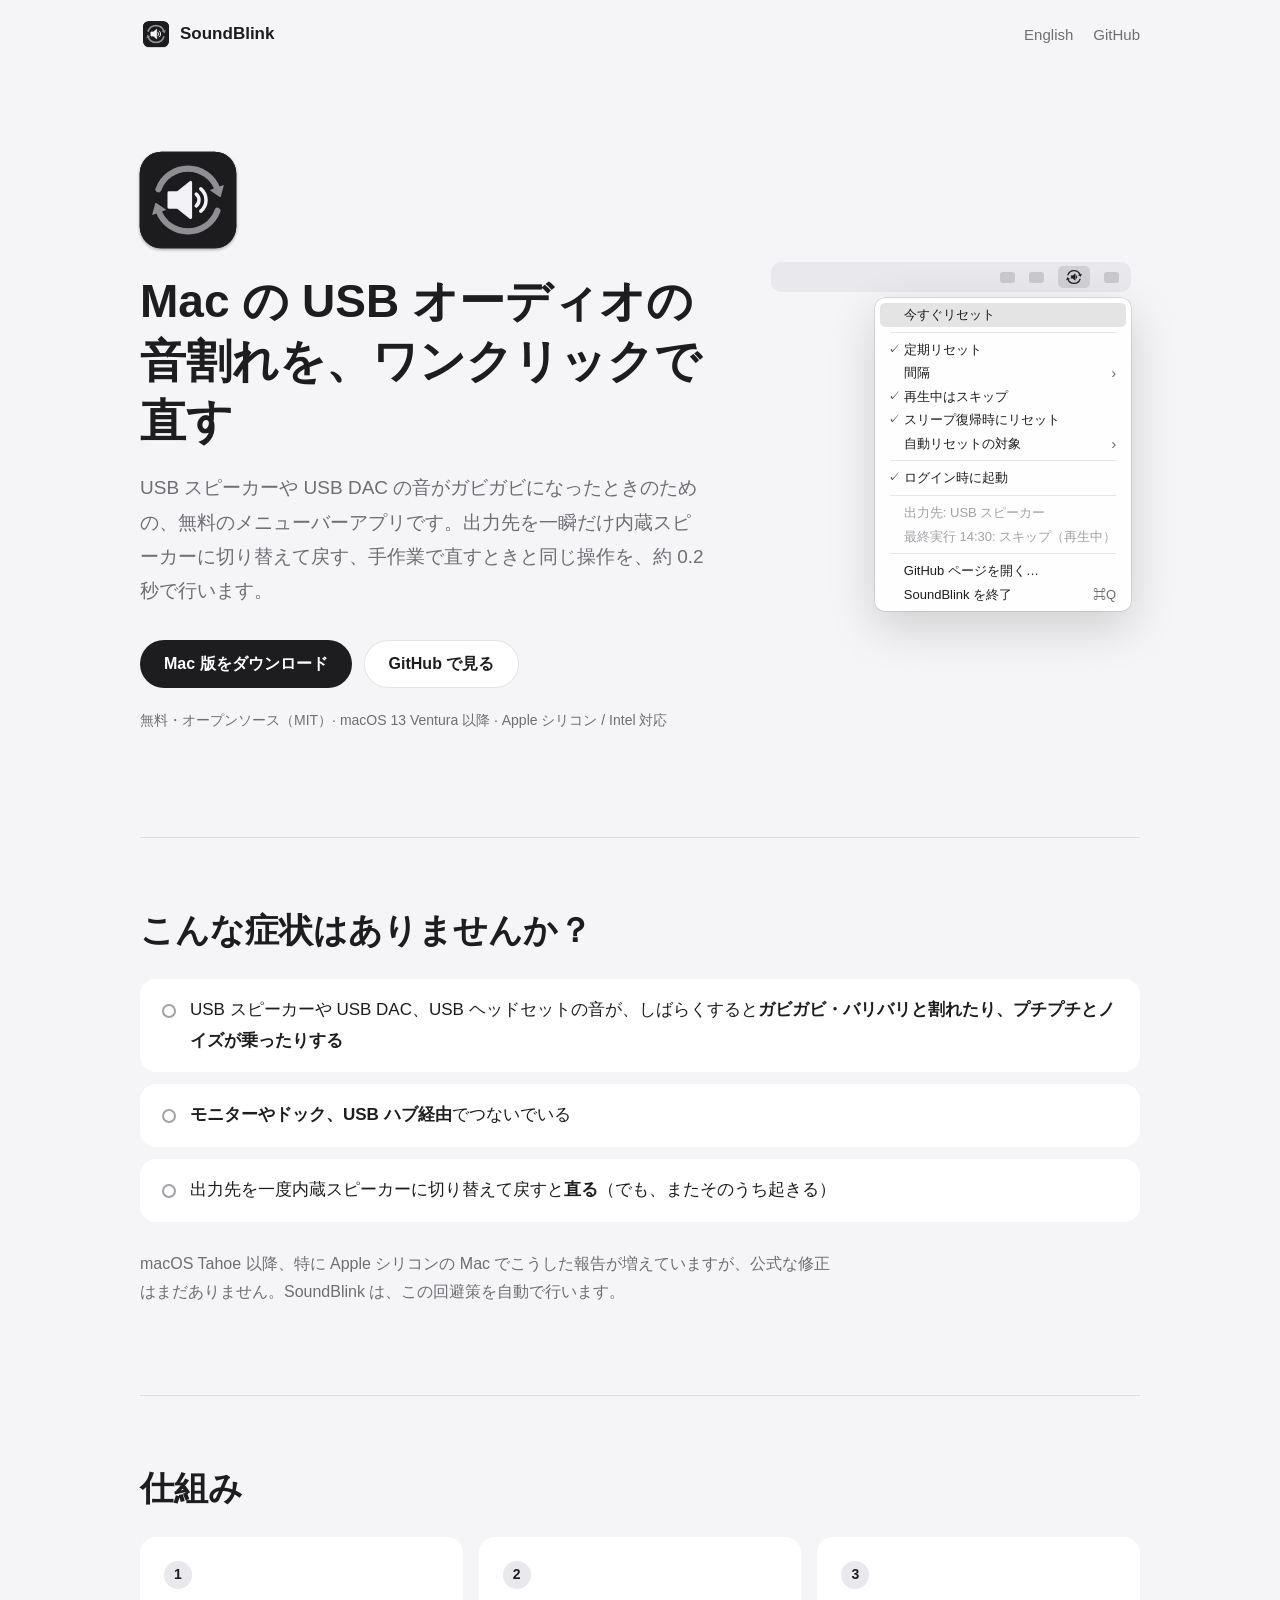
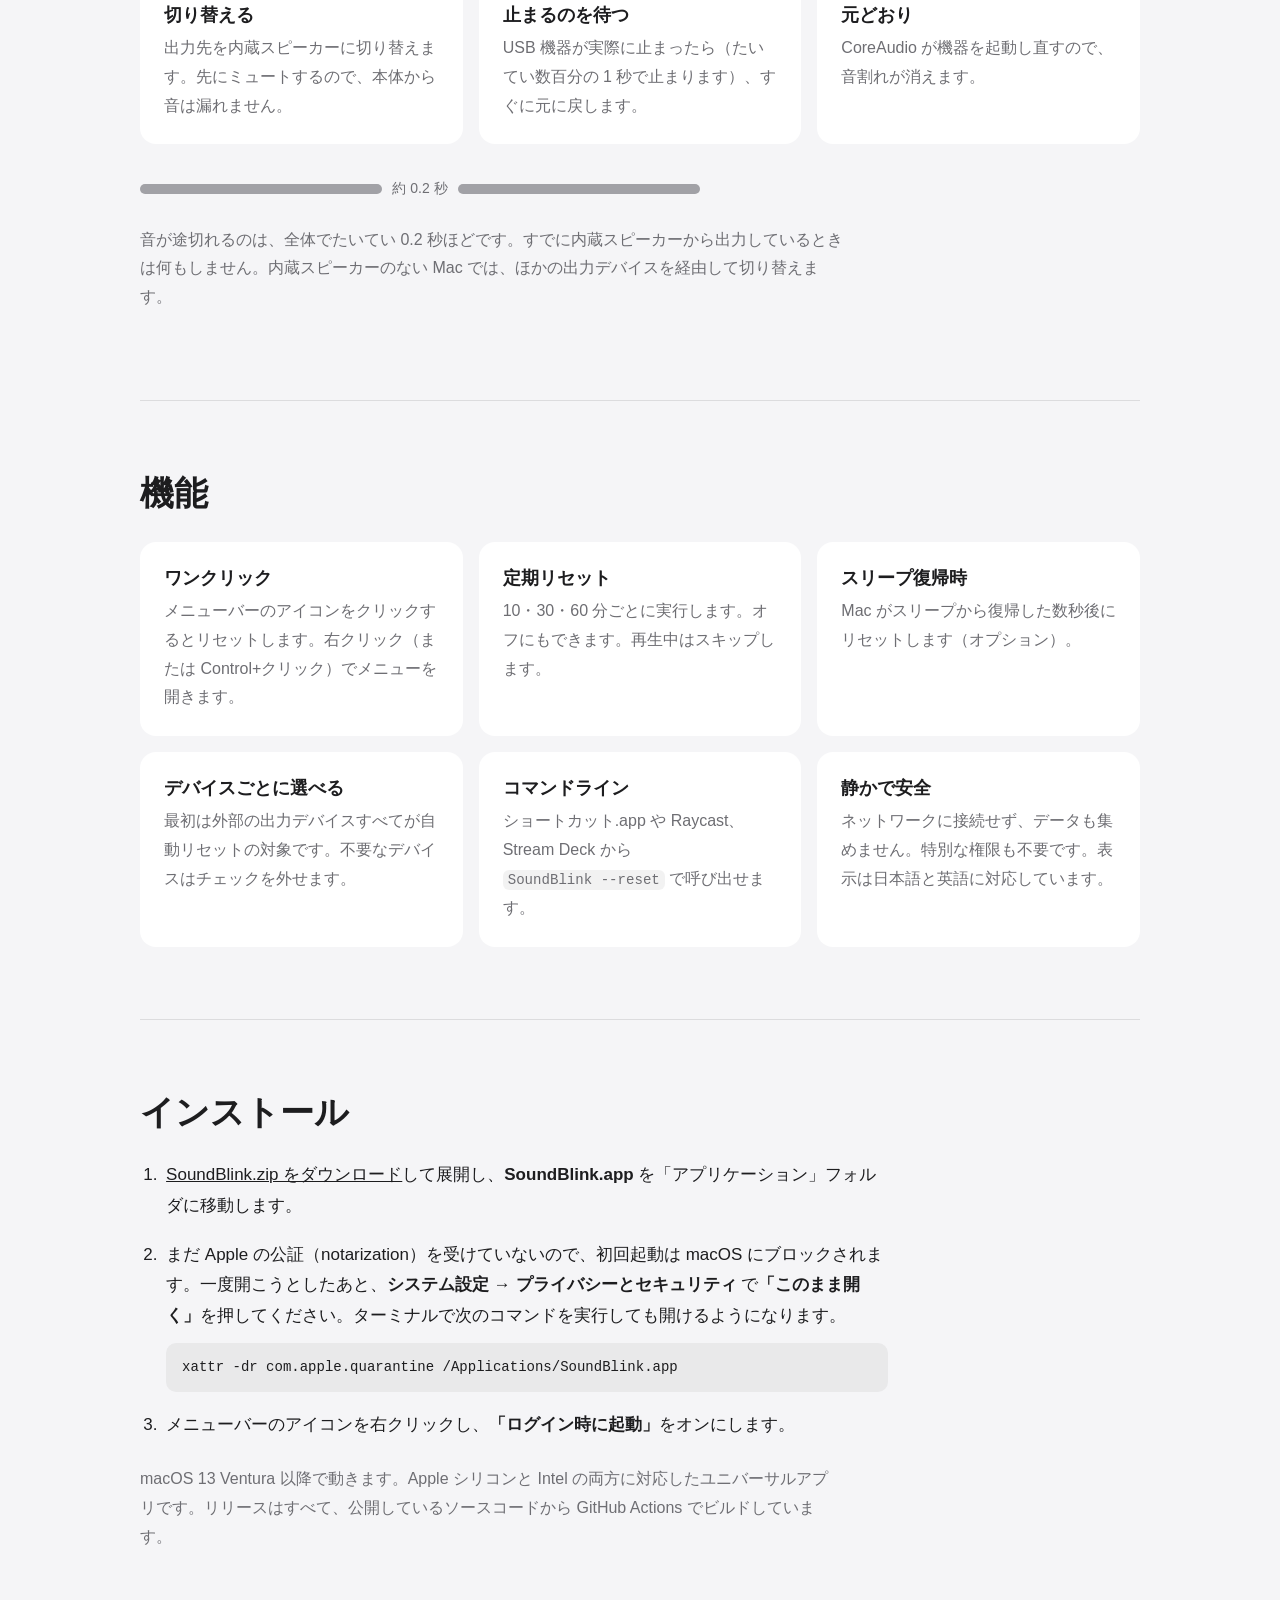
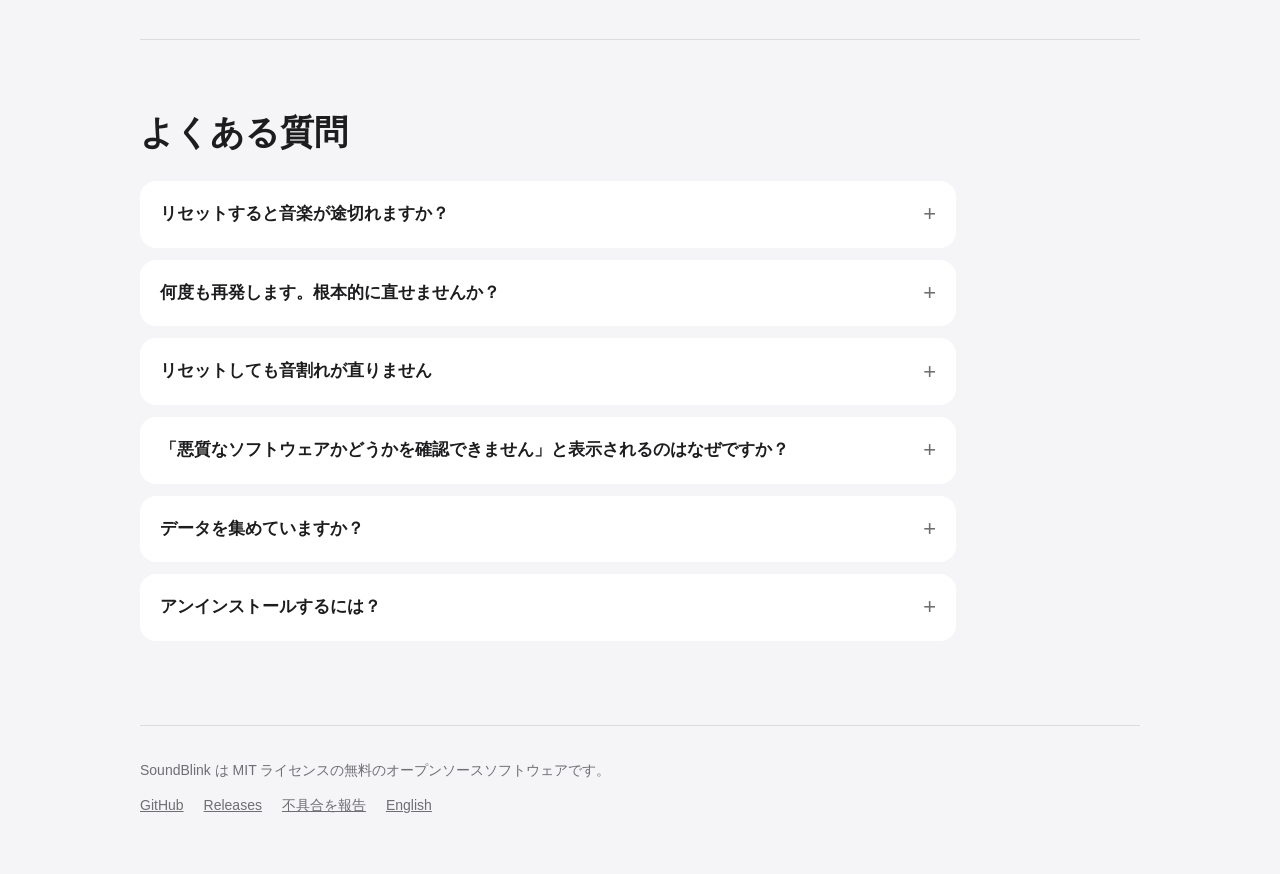
==== site/ja/index.html @ cb3b3b08 "docs: add a landing page for GitHub Pages Add a static English and Japanese website under site/ with" ====
<!doctype html>
<html lang="ja">
<head>
  <meta charset="utf-8">
  <meta name="viewport" content="width=device-width, initial-scale=1">
  <title>SoundBlink – Mac の USB スピーカーの音割れをワンクリックで直す</title>
  <meta name="description" content="SoundBlink は、Mac で USB スピーカーや USB DAC、ヘッドセットの音がガビガビに割れる・ノイズが乗るときに、出力先を一瞬だけ内蔵スピーカーに切り替えて戻して直す、無料・オープンソースのメニューバーアプリです。">
  <link rel="canonical" href="https://takuhoito.github.io/SoundBlink/ja/">
  <link rel="alternate" hreflang="en" href="https://takuhoito.github.io/SoundBlink/">
  <link rel="alternate" hreflang="ja" href="https://takuhoito.github.io/SoundBlink/ja/">
  <link rel="alternate" hreflang="x-default" href="https://takuhoito.github.io/SoundBlink/">
  <link rel="icon" href="../assets/favicon.svg" type="image/svg+xml">
  <link rel="icon" href="../assets/favicon-32.png" sizes="32x32" type="image/png">
  <link rel="apple-touch-icon" href="../assets/apple-touch-icon.png">
  <meta name="theme-color" content="#f5f5f7" media="(prefers-color-scheme: light)">
  <meta name="theme-color" content="#0b0b0c" media="(prefers-color-scheme: dark)">
  <meta property="og:type" content="website">
  <meta property="og:site_name" content="SoundBlink">
  <meta property="og:title" content="SoundBlink – Mac の USB スピーカーの音割れをワンクリックで直す">
  <meta property="og:description" content="出力先を一瞬だけ内蔵スピーカーに切り替えて戻し、USB オーディオの音割れを直す無料のメニューバーアプリ。">
  <meta property="og:url" content="https://takuhoito.github.io/SoundBlink/ja/">
  <meta property="og:image" content="https://takuhoito.github.io/SoundBlink/assets/og.png">
  <meta property="og:image:width" content="1280">
  <meta property="og:image:height" content="640">
  <meta property="og:image:alt" content="SoundBlink: Mac の USB オーディオの音割れを直すアプリ">
  <meta property="og:locale" content="ja_JP">
  <meta property="og:locale:alternate" content="en_US">
  <meta name="twitter:card" content="summary_large_image">
  <link rel="stylesheet" href="../style.css">
  <script type="application/ld+json">
  {
    "@context": "https://schema.org",
    "@type": "SoftwareApplication",
    "name": "SoundBlink",
    "description": "出力先を一瞬だけ内蔵スピーカーに切り替えて戻し、USB オーディオの音割れを直す macOS のメニューバーアプリ。",
    "url": "https://takuhoito.github.io/SoundBlink/ja/",
    "downloadUrl": "https://github.com/takuhoito/SoundBlink/releases/latest",
    "image": "https://takuhoito.github.io/SoundBlink/assets/og.png",
    "applicationCategory": "UtilitiesApplication",
    "operatingSystem": "macOS 13 以降",
    "license": "https://opensource.org/licenses/MIT",
    "isAccessibleForFree": true,
    "inLanguage": "ja",
    "offers": { "@type": "Offer", "price": "0", "priceCurrency": "JPY" }
  }
  </script>
</head>
<body>
  <div class="wrap">
    <header class="top">
      <a class="brand" href="./"><img src="../assets/icon.svg" alt="" width="32" height="32">SoundBlink</a>
      <nav>
        <a href="../" hreflang="en" lang="en">English</a>
        <a href="https://github.com/takuhoito/SoundBlink">GitHub</a>
      </nav>
    </header>

    <main>
      <div class="hero">
        <div>
          <img class="hero-icon" src="../assets/icon.svg" alt="" width="120" height="120">
          <h1>Mac の USB オーディオの音割れを、ワンクリックで直す</h1>
          <p class="lead">USB スピーカーや USB DAC の音がガビガビになったときのための、無料のメニューバーアプリです。出力先を一瞬だけ内蔵スピーカーに切り替えて戻す、手作業で直すときと同じ操作を、約 0.2 秒で行います。</p>
          <div class="actions">
            <a class="button primary" href="https://github.com/takuhoito/SoundBlink/releases/latest/download/SoundBlink.zip">Mac 版をダウンロード</a>
            <a class="button secondary" href="https://github.com/takuhoito/SoundBlink/blob/main/README.ja.md">GitHub で見る</a>
          </div>
          <p class="meta">無料・オープンソース（MIT）· macOS 13 Ventura 以降 · Apple シリコン / Intel 対応</p>
        </div>

        <div class="mock" role="img" aria-label="メニューバーのアイコンから開いた SoundBlink のメニュー">
          <div class="mock-bar">
            <span class="other"></span>
            <span class="other"></span>
            <span class="status">
              <svg viewBox="0 0 100 100" fill="none" stroke="currentColor">
                <g stroke-width="8" stroke-linecap="round">
                  <path d="M12.41,36.32 A40,40 0 0 1 87.59,36.32"/>
                  <path d="M87.59,63.68 A40,40 0 0 1 12.41,63.68"/>
                </g>
                <g fill="currentColor" stroke-width="2" stroke-linejoin="round">
                  <path d="M91.69,47.60 L97.25,30.68 L76.57,38.20 Z"/>
                  <path d="M8.31,52.40 L2.75,69.32 L23.43,61.80 Z"/>
                </g>
                <g transform="translate(54.5 50) scale(0.169) translate(-512 -512)">
                  <path d="M382,462 H442 L530,392 V632 L442,562 H382 Z" fill="currentColor" stroke-width="20" stroke-linejoin="round"/>
                  <path d="M568.4,472.2 A52,52 0 0 1 568.4,551.8" stroke-width="40" stroke-linecap="round"/>
                </g>
              </svg>
            </span>
            <span class="other"></span>
          </div>
          <ul class="mock-menu">
            <li class="active">今すぐリセット</li>
            <li class="sep"></li>
            <li class="on">定期リセット</li>
            <li class="sub">間隔</li>
            <li class="on">再生中はスキップ</li>
            <li class="on">スリープ復帰時にリセット</li>
            <li class="sub">自動リセットの対象</li>
            <li class="sep"></li>
            <li class="on">ログイン時に起動</li>
            <li class="sep"></li>
            <li class="info">出力先: USB スピーカー</li>
            <li class="info">最終実行 14:30: スキップ（再生中）</li>
            <li class="sep"></li>
            <li>GitHub ページを開く…</li>
            <li data-key="⌘Q">SoundBlink を終了</li>
          </ul>
        </div>
      </div>

      <section id="problem">
        <h2>こんな症状はありませんか？</h2>
        <ul class="symptoms">
          <li>USB スピーカーや USB DAC、USB ヘッドセットの音が、しばらくすると<strong>ガビガビ・バリバリと割れたり、プチプチとノイズが乗ったりする</strong></li>
          <li><strong>モニターやドック、USB ハブ経由</strong>でつないでいる</li>
          <li>出力先を一度内蔵スピーカーに切り替えて戻すと<strong>直る</strong>（でも、またそのうち起きる）</li>
        </ul>
        <p class="note">macOS Tahoe 以降、特に Apple シリコンの Mac でこうした報告が増えていますが、公式な修正はまだありません。SoundBlink は、この回避策を自動で行います。</p>
      </section>

      <section id="how-it-works">
        <h2>仕組み</h2>
        <ol class="steps">
          <li>
            <h3>切り替える</h3>
            <p>出力先を内蔵スピーカーに切り替えます。先にミュートするので、本体から音は漏れません。</p>
          </li>
          <li>
            <h3>止まるのを待つ</h3>
            <p>USB 機器が実際に止まったら（たいてい数百分の 1 秒で止まります）、すぐに元に戻します。</p>
          </li>
          <li>
            <h3>元どおり</h3>
            <p>CoreAudio が機器を起動し直すので、音割れが消えます。</p>
          </li>
        </ol>
        <div class="blink" aria-hidden="true">
          <span class="seg"></span><span class="gap">約 0.2 秒</span><span class="seg"></span>
        </div>
        <p class="note">音が途切れるのは、全体でたいてい 0.2 秒ほどです。すでに内蔵スピーカーから出力しているときは何もしません。内蔵スピーカーのない Mac では、ほかの出力デバイスを経由して切り替えます。</p>
      </section>

      <section id="features">
        <h2>機能</h2>
        <div class="cards">
          <div class="card">
            <h3>ワンクリック</h3>
            <p>メニューバーのアイコンをクリックするとリセットします。右クリック（または Control+クリック）でメニューを開きます。</p>
          </div>
          <div class="card">
            <h3>定期リセット</h3>
            <p>10・30・60 分ごとに実行します。オフにもできます。再生中はスキップします。</p>
          </div>
          <div class="card">
            <h3>スリープ復帰時</h3>
            <p>Mac がスリープから復帰した数秒後にリセットします（オプション）。</p>
          </div>
          <div class="card">
            <h3>デバイスごとに選べる</h3>
            <p>最初は外部の出力デバイスすべてが自動リセットの対象です。不要なデバイスはチェックを外せます。</p>
          </div>
          <div class="card">
            <h3>コマンドライン</h3>
            <p>ショートカット.app や Raycast、Stream Deck から <code>SoundBlink --reset</code> で呼び出せます。</p>
          </div>
          <div class="card">
            <h3>静かで安全</h3>
            <p>ネットワークに接続せず、データも集めません。特別な権限も不要です。表示は日本語と英語に対応しています。</p>
          </div>
        </div>
      </section>

      <section id="install">
        <h2>インストール</h2>
        <ol class="install">
          <li><a href="https://github.com/takuhoito/SoundBlink/releases/latest/download/SoundBlink.zip">SoundBlink.zip をダウンロード</a>して展開し、<strong>SoundBlink.app</strong> を「アプリケーション」フォルダに移動します。</li>
          <li>
            まだ Apple の公証（notarization）を受けていないので、初回起動は macOS にブロックされます。一度開こうとしたあと、<strong>システム設定 → プライバシーとセキュリティ</strong> で<strong>「このまま開く」</strong>を押してください。ターミナルで次のコマンドを実行しても開けるようになります。
            <pre><code>xattr -dr com.apple.quarantine /Applications/SoundBlink.app</code></pre>
          </li>
          <li>メニューバーのアイコンを右クリックし、<strong>「ログイン時に起動」</strong>をオンにします。</li>
        </ol>
        <p class="note">macOS 13 Ventura 以降で動きます。Apple シリコンと Intel の両方に対応したユニバーサルアプリです。リリースはすべて、公開しているソースコードから GitHub Actions でビルドしています。</p>
      </section>

      <section id="faq">
        <h2>よくある質問</h2>
        <details>
          <summary>リセットすると音楽が途切れますか？</summary>
          <div class="answer">
            <p>0.2 秒ほど途切れます。定期リセットは再生中にはスキップするので（設定で変えられます）、実際には音を出していないときに行われます。</p>
          </div>
        </details>
        <details>
          <summary>何度も再発します。根本的に直せませんか？</summary>
          <div class="answer">
            <p>SoundBlink は回避策で、原因は macOS か USB の接続経路にあります。次の方法を試してみてください。</p>
            <p>オーディオ機器を、モニターやハブ経由ではなく Mac 本体に直接つなぐ。USB マイクと USB スピーカーのように、USB オーディオ機器を 2 台同じ USB 2.0 ハブにつながない。</p>
          </div>
        </details>
        <details>
          <summary>リセットしても音割れが直りません</summary>
          <div class="answer">
            <p>アプリ側で出力デバイスを「システムのデフォルト」ではなく特定のデバイスに固定していると、そのアプリは自分の音声ストリームを開いたままにすることがあります。Zoom や Teams などの音声設定で、スピーカーを「システムのデフォルト」にしてください。</p>
            <p>内蔵スピーカーにとどまる時間を長くすることもできます。</p>
            <pre><code>defaults write io.github.takuhoito.soundblink blinkHold -float 0.3</code></pre>
            <p>それでも直らないときは、<code>SoundBlink --list</code> の出力を添えて <a href="https://github.com/takuhoito/SoundBlink/issues">Issue</a> を立ててください。</p>
          </div>
        </details>
        <details>
          <summary>「悪質なソフトウェアかどうかを確認できません」と表示されるのはなぜですか？</summary>
          <div class="answer">
            <p>公証を受けるには有料の Apple Developer Program への登録が必要で、この無料のプロジェクトはまだ登録していないためです。ソースコードは公開していて、リリースはすべてそこから GitHub Actions でビルドしています。</p>
          </div>
        </details>
        <details>
          <summary>データを集めていますか？</summary>
          <div class="answer">
            <p>いいえ。インターネットには一切接続しません。</p>
          </div>
        </details>
        <details>
          <summary>アンインストールするには？</summary>
          <div class="answer">
            <p>「ログイン時に起動」をオフにしてから SoundBlink を終了し、ゴミ箱に入れてください。設定も消すときは、次のコマンドを実行します。</p>
            <pre><code>defaults delete io.github.takuhoito.soundblink</code></pre>
          </div>
        </details>
      </section>
    </main>

    <footer class="foot">
      <p>SoundBlink は MIT ライセンスの無料のオープンソースソフトウェアです。</p>
      <nav>
        <a href="https://github.com/takuhoito/SoundBlink">GitHub</a>
        <a href="https://github.com/takuhoito/SoundBlink/releases">Releases</a>
        <a href="https://github.com/takuhoito/SoundBlink/issues">不具合を報告</a>
        <a href="../" hreflang="en" lang="en">English</a>
      </nav>
    </footer>
  </div>
</body>
</html>
---- site/style.css ----
/* SoundBlink website. Plain CSS, no build step. */

:root {
  color-scheme: light dark;
  --bg: #f5f5f7;
  --surface: #ffffff;
  --surface-2: #e8e8ed;
  --text: #1d1d1f;
  --muted: #6e6e73;
  --faint: #a1a1a6;
  --line: rgba(0, 0, 0, 0.1);
  --button-bg: #1d1d1f;
  --button-text: #ffffff;
  --code-bg: rgba(0, 0, 0, 0.05);
  --menu-bg: rgba(255, 255, 255, 0.92);
  --menu-shadow: 0 16px 48px rgba(0, 0, 0, 0.16), 0 0 0 0.5px rgba(0, 0, 0, 0.2);
  --highlight: rgba(0, 0, 0, 0.1);
  --radius: 16px;
}

@media (prefers-color-scheme: dark) {
  :root {
    --bg: #0b0b0c;
    --surface: #1c1c1e;
    --surface-2: #2c2c2e;
    --text: #f2f2f7;
    --muted: #98989d;
    --faint: #636366;
    --line: rgba(255, 255, 255, 0.1);
    --button-bg: #f2f2f7;
    --button-text: #1c1c1e;
    --code-bg: rgba(255, 255, 255, 0.08);
    --menu-bg: rgba(44, 44, 46, 0.94);
    --menu-shadow: 0 16px 48px rgba(0, 0, 0, 0.5), 0 0 0 0.5px rgba(255, 255, 255, 0.2);
    --highlight: rgba(255, 255, 255, 0.16);
  }
}

* {
  box-sizing: border-box;
}

html {
  -webkit-text-size-adjust: 100%;
}

body {
  margin: 0;
  background: var(--bg);
  color: var(--text);
  font: 17px/1.6 -apple-system, BlinkMacSystemFont, "Segoe UI", "Hiragino Sans",
    "Hiragino Kaku Gothic ProN", "Noto Sans JP", Meiryo, sans-serif;
  -webkit-font-smoothing: antialiased;
}

body:lang(ja) {
  line-height: 1.8;
}

a {
  color: inherit;
}

code,
pre {
  font-family: ui-monospace, SFMono-Regular, Menlo, Consolas, monospace;
}

code {
  font-size: 0.88em;
  background: var(--code-bg);
  padding: 0.12em 0.36em;
  border-radius: 6px;
  white-space: nowrap;
}

pre {
  background: var(--code-bg);
  border-radius: 10px;
  padding: 14px 16px;
  margin: 12px 0 0;
  overflow-x: auto;
  font-size: 14px;
  line-height: 1.5;
}

pre code {
  background: none;
  padding: 0;
  font-size: inherit;
  white-space: inherit;
}

.wrap {
  max-width: 1040px;
  margin: 0 auto;
  padding: 0 20px;
}

/* Header */

.top {
  display: flex;
  align-items: center;
  justify-content: space-between;
  gap: 16px;
  padding: 18px 0;
}

.brand {
  display: flex;
  align-items: center;
  gap: 8px;
  font-weight: 600;
  text-decoration: none;
}

.brand img {
  width: 32px;
  height: 32px;
}

.top nav {
  display: flex;
  gap: 20px;
  font-size: 15px;
}

.top nav a {
  color: var(--muted);
  text-decoration: none;
}

.top nav a:hover {
  color: var(--text);
}

/* Hero */

.hero {
  display: grid;
  grid-template-columns: minmax(0, 1fr);
  gap: 56px;
  align-items: center;
  padding: 40px 0 80px;
}

@media (min-width: 880px) {
  .hero {
    grid-template-columns: minmax(0, 1.2fr) minmax(0, 0.8fr);
    padding: 72px 0 104px;
  }
}

.hero-icon {
  display: block;
  width: 120px;
  height: 120px;
  margin: 0 0 12px -12px;
}

h1 {
  margin: 0 0 20px;
  font-size: clamp(36px, 5.6vw, 58px);
  line-height: 1.08;
  letter-spacing: -0.025em;
}

h1:lang(ja) {
  font-size: clamp(30px, 4.6vw, 46px);
  line-height: 1.3;
  letter-spacing: 0;
}

.lead {
  max-width: 34em;
  margin: 0 0 32px;
  color: var(--muted);
  font-size: 19px;
}

.actions {
  display: flex;
  flex-wrap: wrap;
  gap: 12px;
}

.button {
  display: inline-flex;
  align-items: center;
  justify-content: center;
  min-height: 48px;
  padding: 0 24px;
  border-radius: 999px;
  font-size: 16px;
  font-weight: 600;
  text-decoration: none;
}

.button.primary {
  background: var(--button-bg);
  color: var(--button-text);
}

.button.secondary {
  border: 1px solid var(--line);
  background: var(--surface);
}

.button:hover {
  opacity: 0.85;
}

.meta {
  margin: 20px 0 0;
  color: var(--muted);
  font-size: 14px;
}

/* Menu mock-up (drawn in HTML so it follows the color scheme) */

.mock {
  width: 100%;
  max-width: 360px;
  margin: 0 auto;
  font: 13px/1.35 -apple-system, BlinkMacSystemFont, "Segoe UI", "Hiragino Sans", sans-serif;
  user-select: none;
}

.mock-bar {
  display: flex;
  align-items: center;
  justify-content: flex-end;
  gap: 14px;
  height: 30px;
  padding: 0 12px;
  border-radius: 10px;
  background: var(--surface-2);
}

.mock-bar .other {
  width: 15px;
  height: 11px;
  border-radius: 3px;
  background: var(--faint);
  opacity: 0.45;
}

.mock-bar .status {
  display: grid;
  place-items: center;
  width: 32px;
  height: 22px;
  border-radius: 5px;
  background: var(--highlight);
}

.mock-bar .status svg {
  width: 16px;
  height: 16px;
}

.mock-menu {
  width: max-content;
  min-width: 250px;
  max-width: 100%;
  margin: 6px 0 0 auto;
  padding: 5px;
  list-style: none;
  border-radius: 10px;
  background: var(--menu-bg);
  box-shadow: var(--menu-shadow);
}

.mock-menu li {
  position: relative;
  padding: 3px 10px 3px 24px;
  border-radius: 5px;
  white-space: nowrap;
  overflow: hidden;
  text-overflow: ellipsis;
}

.mock-menu li.sub,
.mock-menu li[data-key] {
  padding-right: 40px;
}

.mock-menu li.active {
  background: var(--highlight);
}

.mock-menu li.on::before {
  content: "✓";
  position: absolute;
  left: 8px;
  font-size: 12px;
}

.mock-menu li.sub::after,
.mock-menu li[data-key]::after {
  position: absolute;
  right: 10px;
  color: var(--muted);
}

.mock-menu li.sub::after {
  content: "›";
  font-size: 15px;
  line-height: 1.2;
}

.mock-menu li[data-key]::after {
  content: attr(data-key);
}

.mock-menu li.info {
  color: var(--faint);
}

.mock-menu li.sep {
  height: 1px;
  margin: 5px 10px;
  padding: 0;
  background: var(--line);
}

/* Sections */

section {
  padding: 72px 0;
  border-top: 1px solid var(--line);
}

h2 {
  margin: 0 0 28px;
  font-size: clamp(26px, 3.4vw, 34px);
  line-height: 1.2;
  letter-spacing: -0.015em;
}

h2:lang(ja) {
  letter-spacing: 0;
}

h3 {
  margin: 0 0 6px;
  font-size: 18px;
  line-height: 1.4;
}

.card p,
.steps p {
  margin: 0;
  color: var(--muted);
  font-size: 16px;
}

.note {
  max-width: 44em;
  color: var(--muted);
  font-size: 16px;
}

.symptoms {
  display: grid;
  gap: 12px;
  margin: 0 0 28px;
  padding: 0;
  list-style: none;
}

.symptoms li {
  position: relative;
  padding: 16px 20px 16px 50px;
  border-radius: var(--radius);
  background: var(--surface);
}

.symptoms li::before {
  content: "";
  position: absolute;
  left: 22px;
  top: calc(16px + 0.8em - 5px);
  width: 10px;
  height: 10px;
  border-radius: 50%;
  border: 2px solid var(--faint);
}

.steps {
  display: grid;
  gap: 16px;
  margin: 0 0 32px;
  padding: 0;
  list-style: none;
  counter-reset: step;
}

@media (min-width: 760px) {
  .steps {
    grid-template-columns: repeat(3, 1fr);
  }
}

.steps li {
  padding: 24px;
  border-radius: var(--radius);
  background: var(--surface);
}

.steps li::before {
  counter-increment: step;
  content: counter(step);
  display: grid;
  place-items: center;
  width: 28px;
  height: 28px;
  margin-bottom: 14px;
  border-radius: 50%;
  background: var(--surface-2);
  font-size: 14px;
  font-weight: 600;
}

/* "The gap is about 0.2 s" strip */

.blink {
  display: grid;
  grid-template-columns: 1fr auto 1fr;
  align-items: center;
  gap: 6px;
  max-width: 560px;
  margin: 0 0 24px;
  color: var(--muted);
  font-size: 14px;
}

.blink .seg {
  height: 10px;
  border-radius: 5px;
  background: var(--faint);
}

.blink .gap {
  padding: 0 4px;
  white-space: nowrap;
}

.cards {
  display: grid;
  gap: 16px;
  grid-template-columns: repeat(auto-fit, minmax(260px, 1fr));
}

.card {
  padding: 24px;
  border-radius: var(--radius);
  background: var(--surface);
}

.install {
  max-width: 44em;
  margin: 0 0 24px;
  padding-left: 1.3em;
}

.install li {
  margin-bottom: 18px;
  padding-left: 4px;
}

details {
  max-width: 48em;
  margin-bottom: 12px;
  padding: 0 20px;
  border-radius: var(--radius);
  background: var(--surface);
}

summary {
  position: relative;
  padding: 18px 32px 18px 0;
  font-weight: 600;
  cursor: pointer;
  list-style: none;
}

summary::-webkit-details-marker {
  display: none;
}

summary::after {
  content: "+";
  position: absolute;
  right: 0;
  top: 50%;
  transform: translateY(-50%);
  color: var(--muted);
  font-size: 22px;
  font-weight: 400;
}

details[open] summary::after {
  content: "−";
}

details .answer {
  padding-bottom: 18px;
  color: var(--muted);
  font-size: 16px;
}

details .answer p {
  margin: 0 0 10px;
}

details .answer p:last-child {
  margin-bottom: 0;
}

/* Footer */

.foot {
  padding: 32px 0 56px;
  border-top: 1px solid var(--line);
  color: var(--muted);
  font-size: 14px;
}

.foot p {
  margin: 0 0 10px;
}

.foot nav {
  display: flex;
  flex-wrap: wrap;
  gap: 8px 20px;
}
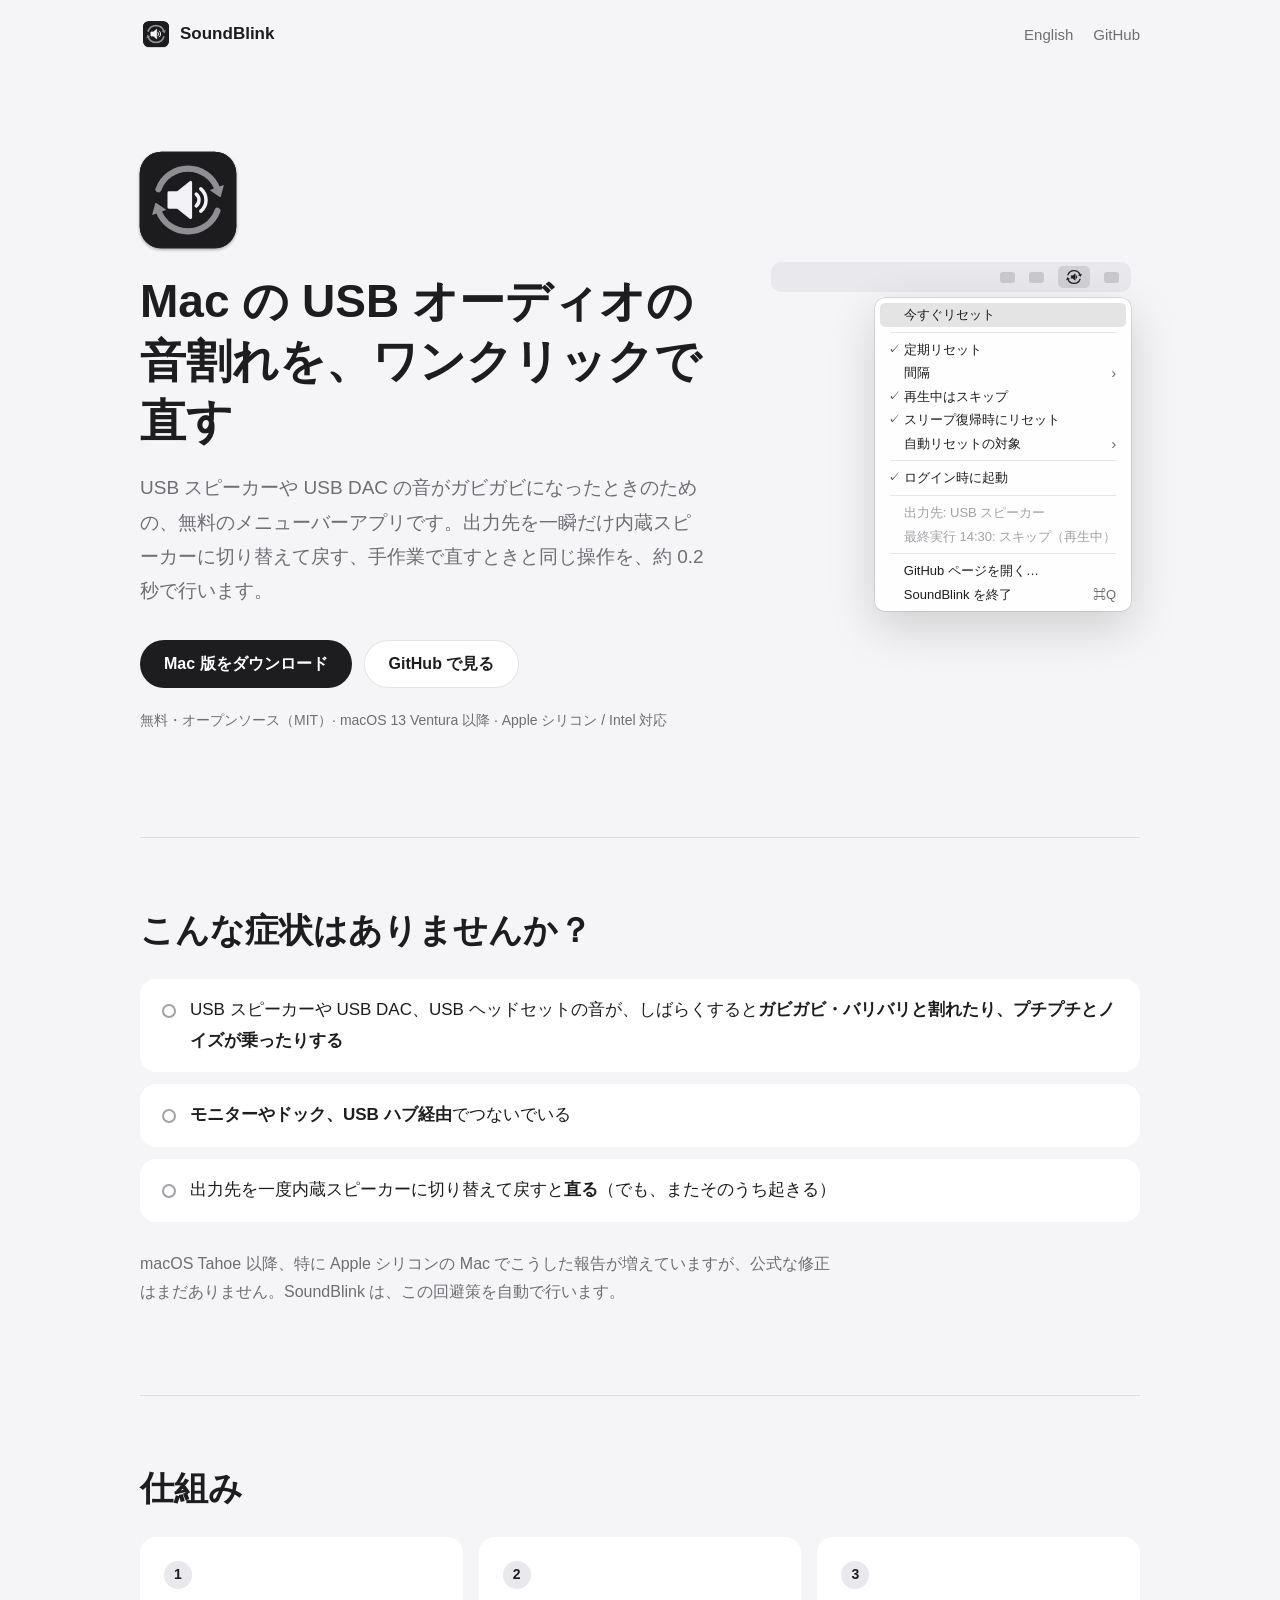
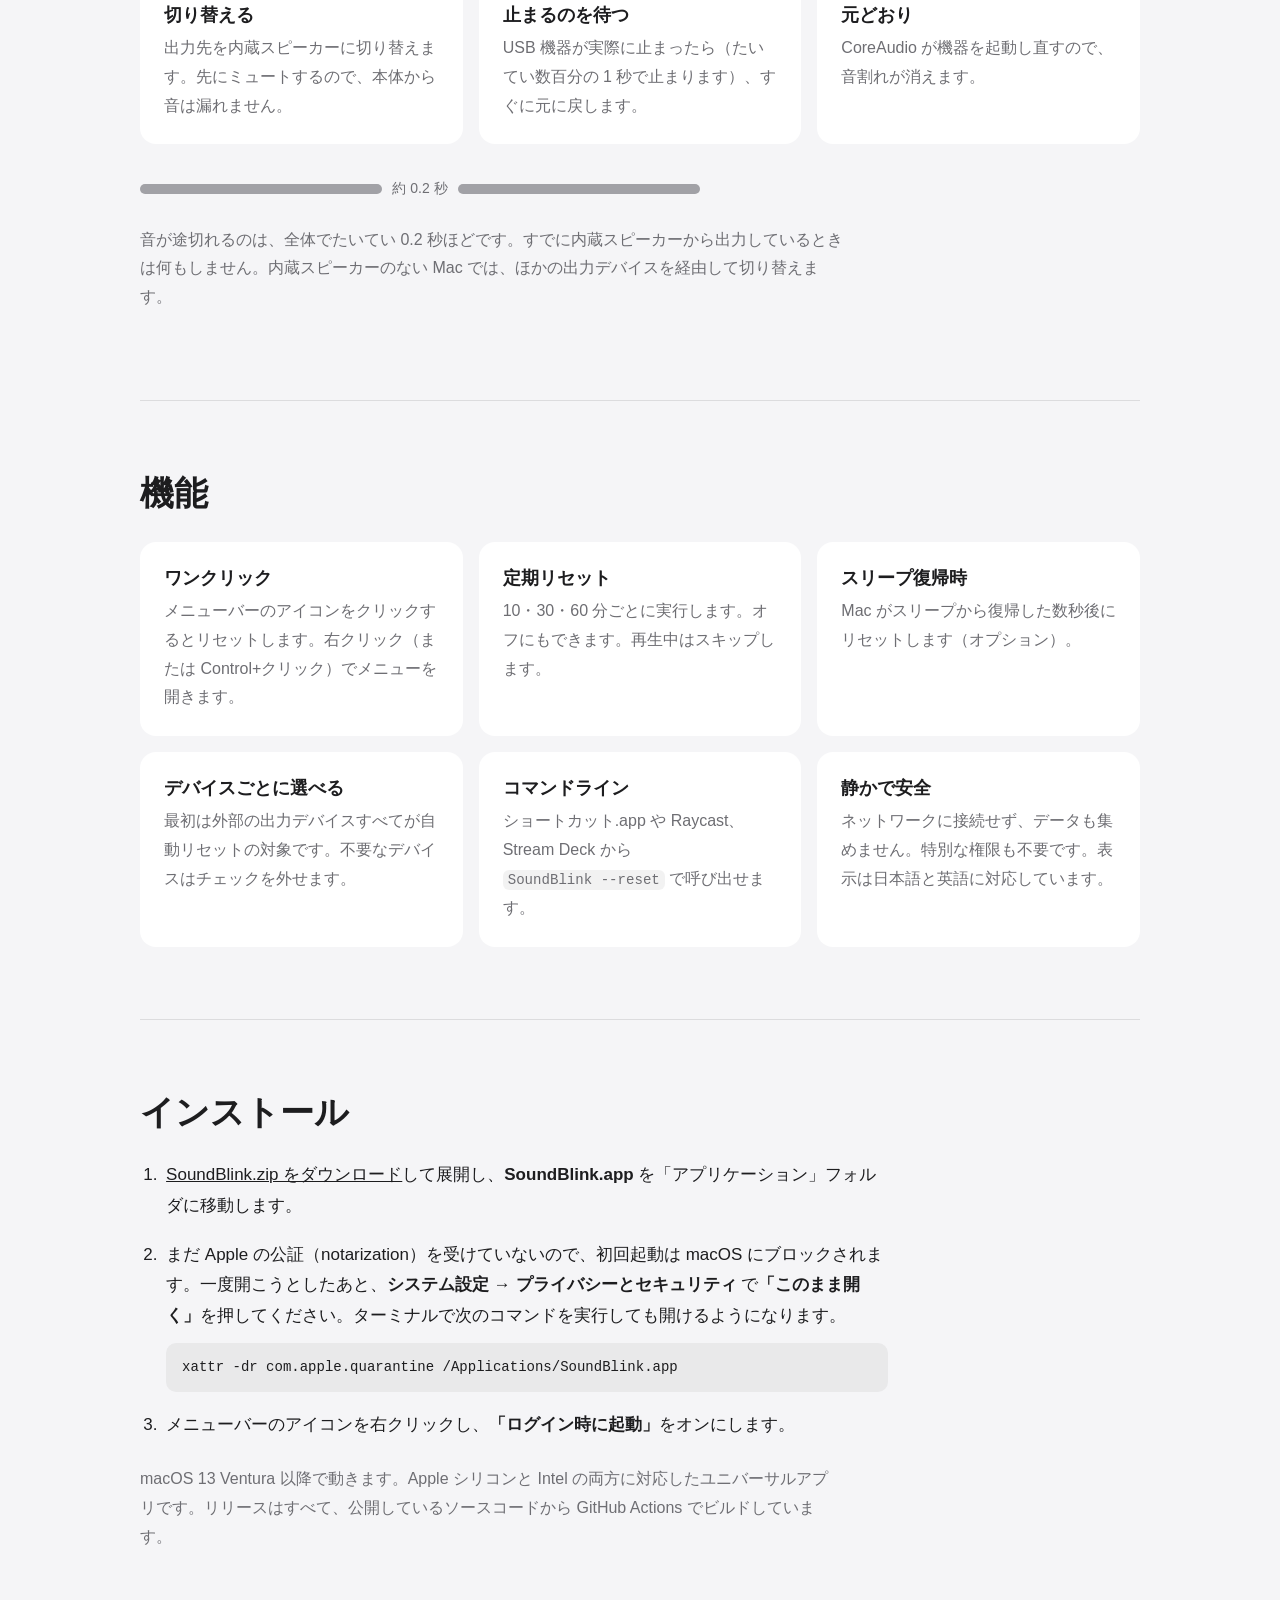
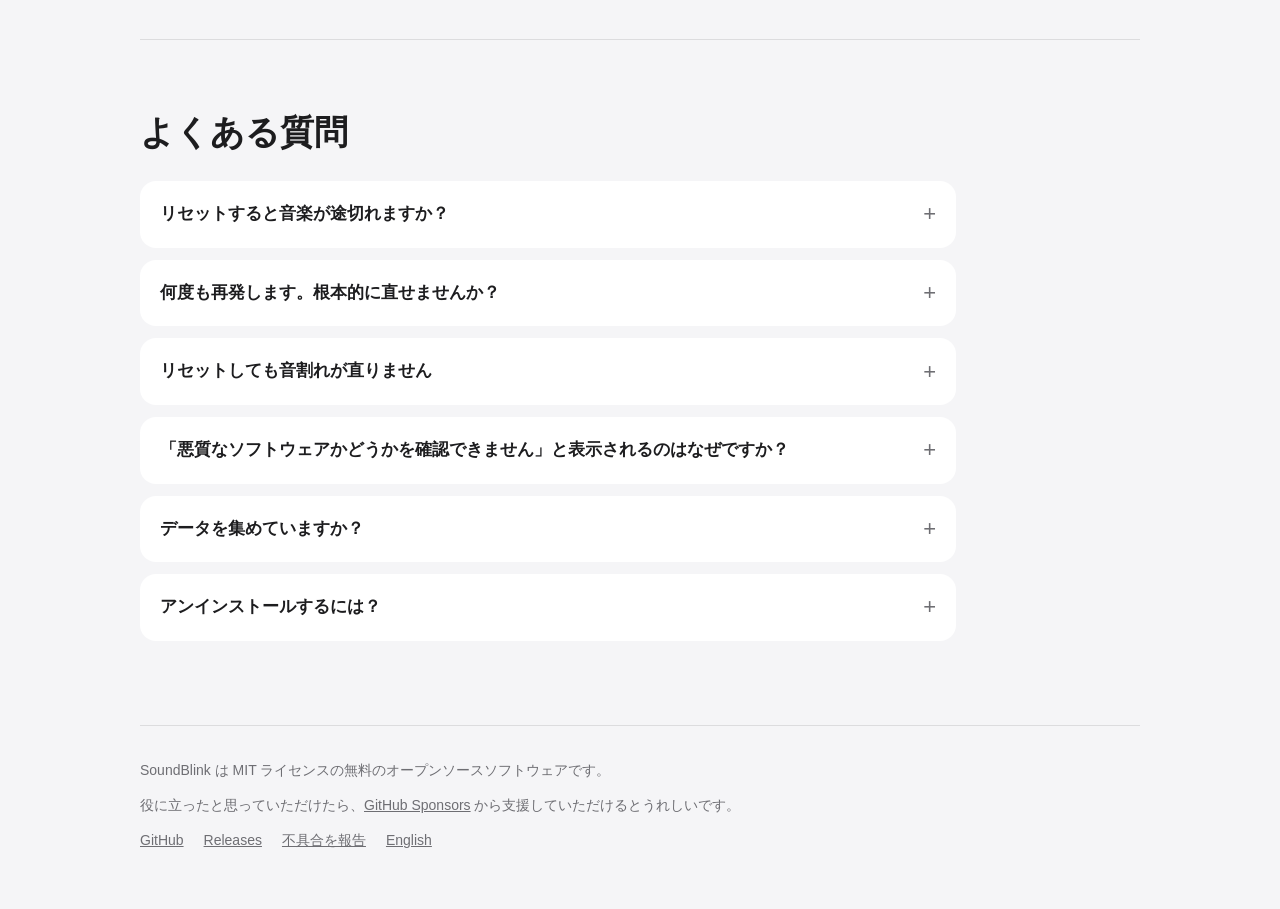
==== commit ac31ecee: "docs: add a GitHub Sponsors link Add FUNDING.yml so the repository shows a Sponsor button, and menti" ====
--- a/site/ja/index.html
+++ b/site/ja/index.html
@@ -233,6 +233,7 @@
 
     <footer class="foot">
       <p>SoundBlink は MIT ライセンスの無料のオープンソースソフトウェアです。</p>
+      <p>役に立ったと思っていただけたら、<a href="https://github.com/sponsors/takuhoito">GitHub Sponsors</a> から支援していただけるとうれしいです。</p>
       <nav>
         <a href="https://github.com/takuhoito/SoundBlink">GitHub</a>
         <a href="https://github.com/takuhoito/SoundBlink/releases">Releases</a>
